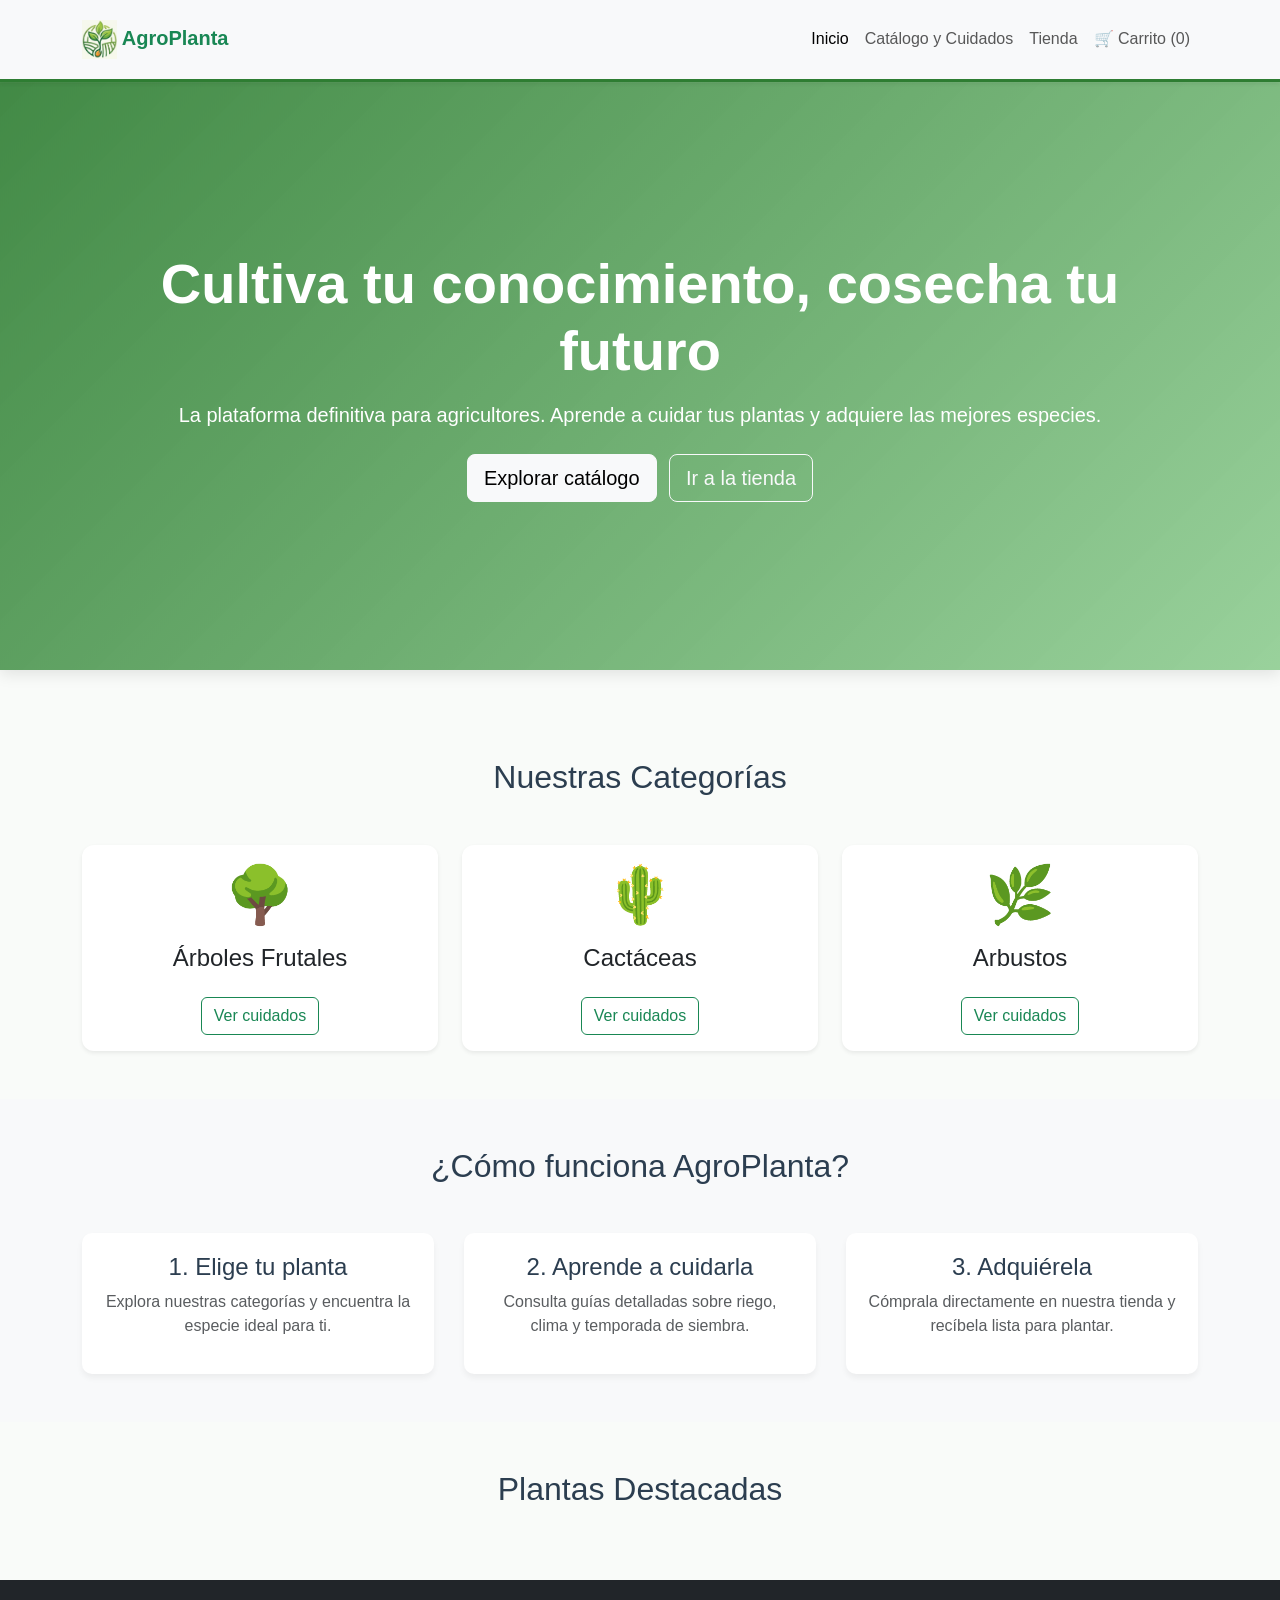
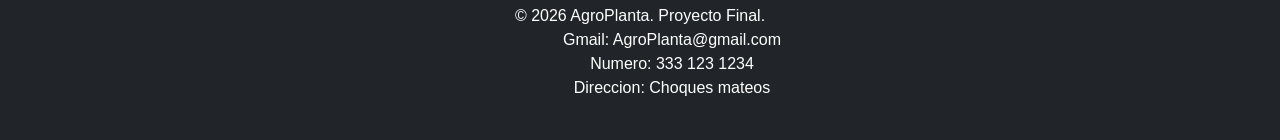
==== index.html @ ee4f6967 "pagina" ====
<!DOCTYPE html>
<html lang="es">

<head>
    <meta charset="UTF-8">
    <meta name="viewport" content="width=device-width, initial-scale=1.0">
    <title>AgroPlanta | Inicio</title>
    <link href="https://cdn.jsdelivr.net/npm/bootstrap@5.3.2/dist/css/bootstrap.min.css" rel="stylesheet">
    <link rel="stylesheet" href="css/style.css">
    <link rel="stylesheet" href="css/inicio.css">
</head>

<body>
    <header class="sticky-top">
        <nav class="navbar navbar-expand-lg navbar-light bg-light shadow-sm">
            <div class="container">
                <a class="navbar-brand fw-bold text-success" href="index.html"><img src="logo.png"
                        alt="Logo de la pagina" width="35 px"> AgroPlanta</a>
                <button class="navbar-toggler" type="button" data-bs-toggle="collapse" data-bs-target="#navbarNav"
                    aria-controls="navbarNav" aria-expanded="false" aria-label="Toggle navigation">
                    <span class="navbar-toggler-icon"></span>
                </button>
                <div class="collapse navbar-collapse" id="navbarNav">
                    <ul class="navbar-nav ms-auto">
                        <li class="nav-item"><a class="nav-link active" href="index.html">Inicio</a></li>
                        <li class="nav-item"><a class="nav-link" href="catalogo.html">Catálogo y Cuidados</a></li>
                        <li class="nav-item"><a class="nav-link" href="tienda.html">Tienda</a></li>
                        <li class="nav-item"><a class="nav-link" href="carrito.html">🛒 Carrito (0)</a></li>
                    </ul>
                </div>
            </div>
        </nav>
    </header>

    <main>
        <section id="hero" class="text-white text-center">
            <div class="container py-5">
                <h1 class="display-4 fw-bold">Cultiva tu conocimiento, cosecha tu futuro</h1>
                <p class="lead mt-3">La plataforma definitiva para agricultores. Aprende a cuidar tus plantas y adquiere
                    las mejores especies.</p>
                <div class="mt-4">
                    <a href="catalogo.html" class="btn btn-light btn-lg me-2">Explorar catálogo</a>
                    <a href="tienda.html" class="btn btn-outline-light btn-lg">Ir a la tienda</a>
                </div>
            </div>
        </section>

        <section id="categorias" class="container py-5">
            <h2 class="text-center mb-5">Nuestras Categorías</h2>
            <div class="row g-4 text-center">
                <div class="col-md-4">
                    <div class="card h-100 shadow-sm border-0">
                        <div class="card-body">
                            <span class="display-4">🌳</span>
                            <h4 class="card-title mt-3">Árboles Frutales</h4>
                            <a href="catalogo.html?cat=frutales" class="btn btn-outline-success mt-3">Ver cuidados</a>
                        </div>
                    </div>
                </div>
                <div class="col-md-4">
                    <div class="card h-100 shadow-sm border-0">
                        <div class="card-body">
                            <span class="display-4">🌵</span>
                            <h4 class="card-title mt-3">Cactáceas</h4>
                            <a href="catalogo.html?cat=cactaceas" class="btn btn-outline-success mt-3">Ver cuidados</a>
                        </div>
                    </div>
                </div>
                <div class="col-md-4">
                    <div class="card h-100 shadow-sm border-0">
                        <div class="card-body">
                            <span class="display-4">🌿</span>
                            <h4 class="card-title mt-3">Arbustos</h4>
                            <a href="catalogo.html?cat=arbustos" class="btn btn-outline-success mt-3">Ver cuidados</a>
                        </div>
                    </div>
                </div>
            </div>
        </section>

        <section id="como-funciona" class="bg-light py-5">
            <div class="container text-center">
                <h2 class="mb-5">¿Cómo funciona AgroPlanta?</h2>
                <div class="pasos-container">
                    <div class="paso-item">
                        <h4>1. Elige tu planta</h4>
                        <p class="text-muted">Explora nuestras categorías y encuentra la especie ideal para ti.</p>
                    </div>
                    <div class="paso-item">
                        <h4>2. Aprende a cuidarla</h4>
                        <p class="text-muted">Consulta guías detalladas sobre riego, clima y temporada de siembra.</p>
                    </div>
                    <div class="paso-item">
                        <h4>3. Adquiérela</h4>
                        <p class="text-muted">Cómprala directamente en nuestra tienda y recíbela lista para plantar.</p>
                    </div>
                </div>
            </div>
        </section>

        <section id="destacadas" class="container py-5">
            <h2 class="text-center mb-5">Plantas Destacadas</h2>
            <div class="row g-4">
                <!-- Populated dynamically by js/inicio.js -->
            </div>
        </section>
    </main>

    <footer class="bg-dark text-white text-center py-4 mt-auto">
        <div class="container">
            <p class="mb-0">&copy; 2026 AgroPlanta. Proyecto Final.</p>
            <ul>
                <ol>Gmail: AgroPlanta@gmail.com</ol>
                <ol>Numero: 333 123 1234</ol>
                <ol>Direccion: Choques mateos</ol>

            </ul>
        </div>
    </footer>

    <script src="https://cdn.jsdelivr.net/npm/bootstrap@5.3.2/dist/js/bootstrap.bundle.min.js"></script>
    <script src="js/inicio.js"></script>
</body>

</html>
---- css/style.css ----
.navbar {
    
    padding-top: 15px;
    padding-bottom: 15px;
    border-bottom: 3px solid var(--verde-principal);
    
}
:root {
    --verde-principal: #2e7d32;
    --verde-claro: #81c784;
    --verde-hover: #1b5e20;
    --fondo-sitio: #f9fbf9;
    --texto-oscuro: #2c3e50;
}

body {
    font-family: 'Segoe UI', Roboto, Helvetica, Arial, sans-serif;
    background-color: var(--fondo-sitio);
    color: var(--texto-oscuro);
}


.card {
    transition: transform 0.3s ease, box-shadow 0.3s ease;
    border-radius: 12px;
}

.card:hover {
    transform: translateY(-8px);
    box-shadow: 0 12px 24px rgba(46, 125, 50, 0.15) !important;
}

.card-img-top {
    height: 250px;
    width: 100%;
    object-fit: cover;
    border-radius: 12px 12px 0 0;
}

.btn-success {
    background-color: var(--verde-principal);
    border-color: var(--verde-principal);
    transition: all 0.3s ease;
}

.btn-success:hover,
.btn-outline-success:hover {
    background-color: var(--verde-hover);
    border-color: var(--verde-hover);
    color: white;
    transform: scale(1.05);
}

/* --- Cart item styles (replaces inline styles injected from carrito.js) --- */
.cart-item-info {
    display: flex;
    align-items: center;
    gap: 15px;
}

.cart-item-img {
    width: 50px;
    height: 50px;
    object-fit: cover;
    border-radius: 6px;
    flex-shrink: 0;
}

.input-qty {
    width: 70px;
}
---- css/inicio.css ----
#hero {
    background: linear-gradient(135deg, rgba(46, 125, 50, 0.9) 0%, rgba(129, 199, 132, 0.8) 100%);
    background-size: cover;
    background-position: center;
    padding: 120px 0;
    margin-bottom: 40px;
    box-shadow: 0 4px 15px rgba(0, 0, 0, 0.1);
}

.pasos-container {
    display: flex;
    flex-direction: row;
    justify-content: space-between;
    align-items: flex-start;
    gap: 30px;
}

.paso-item {
    flex: 1;
    text-align: center;
    padding: 20px;
    background: white;
    border-radius: 10px;
    box-shadow: 0 4px 6px rgba(0, 0, 0, 0.05);
}

@media (max-width: 768px) {
    #hero h1 {
        font-size: 2.5rem;
    }

    .pasos-container {
        flex-direction: column;
        align-items: center;
    }

    .paso-item {
        width: 100%;
    }
}
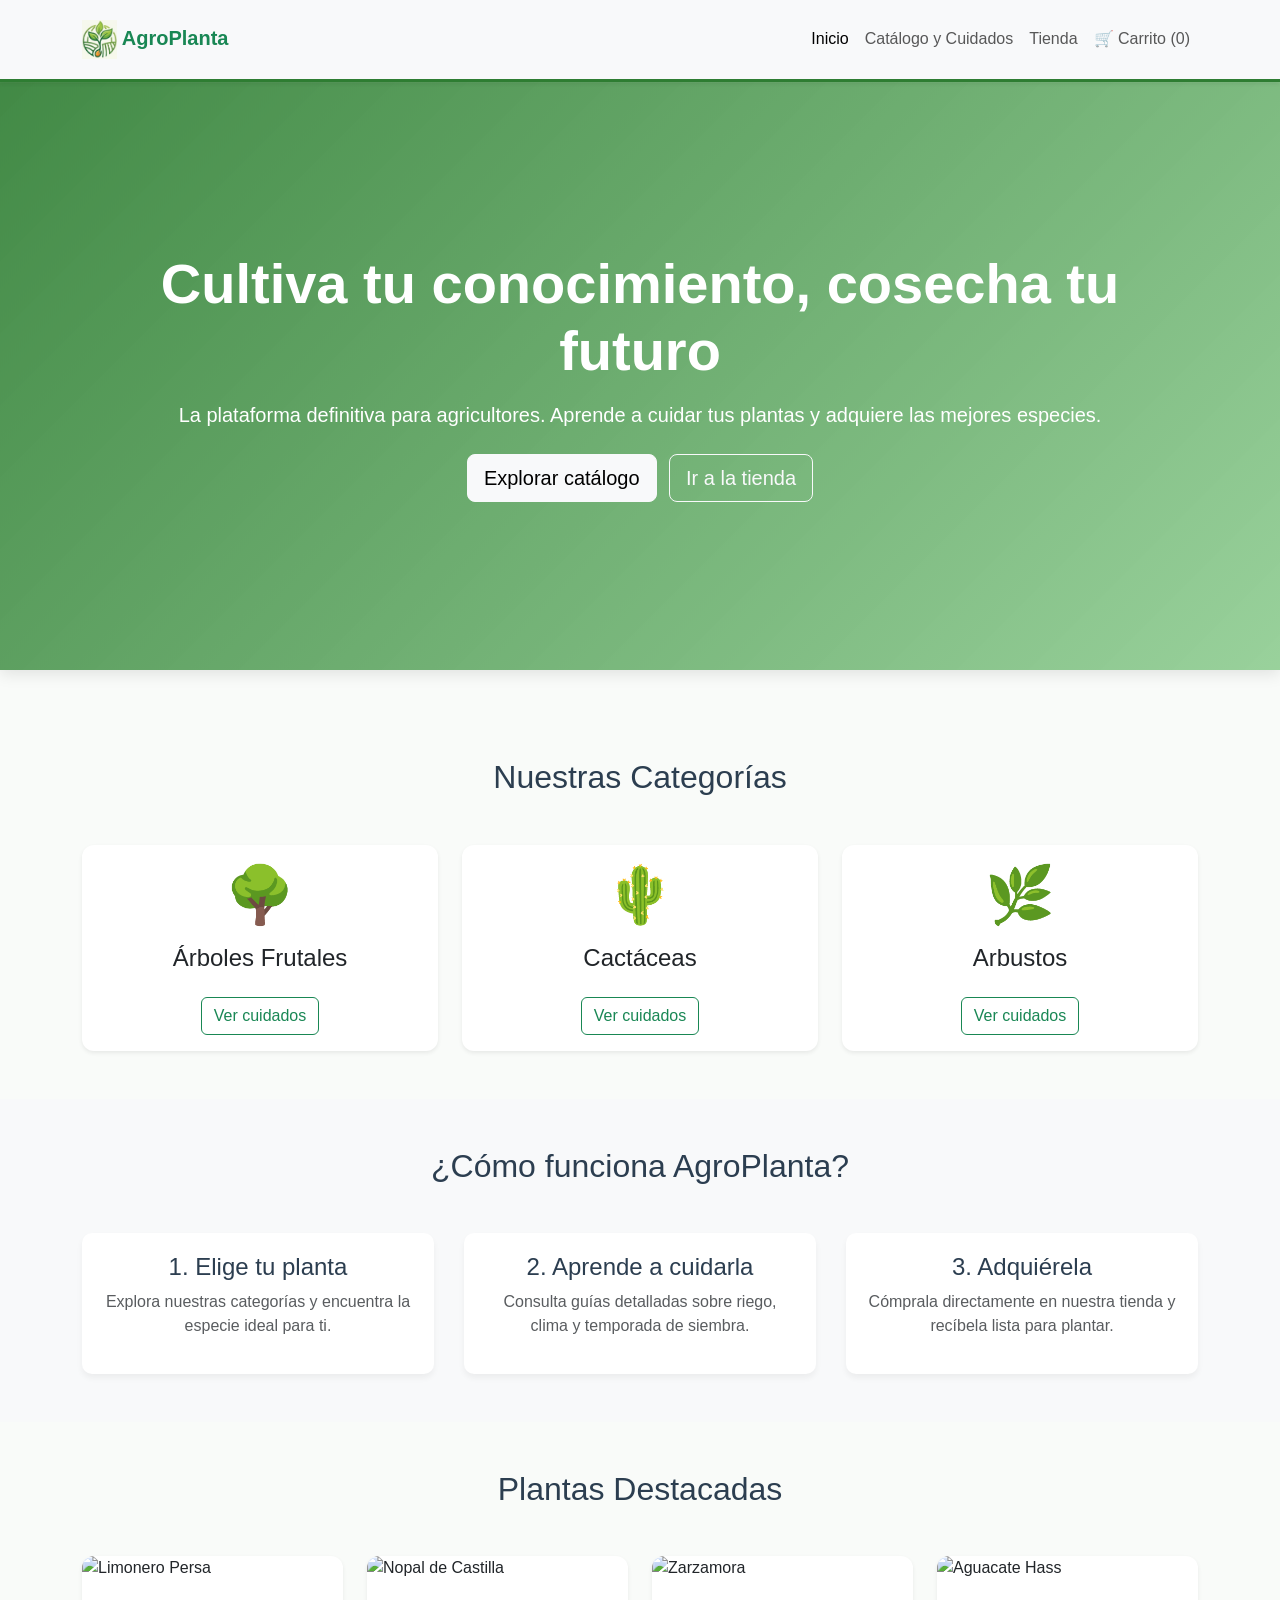
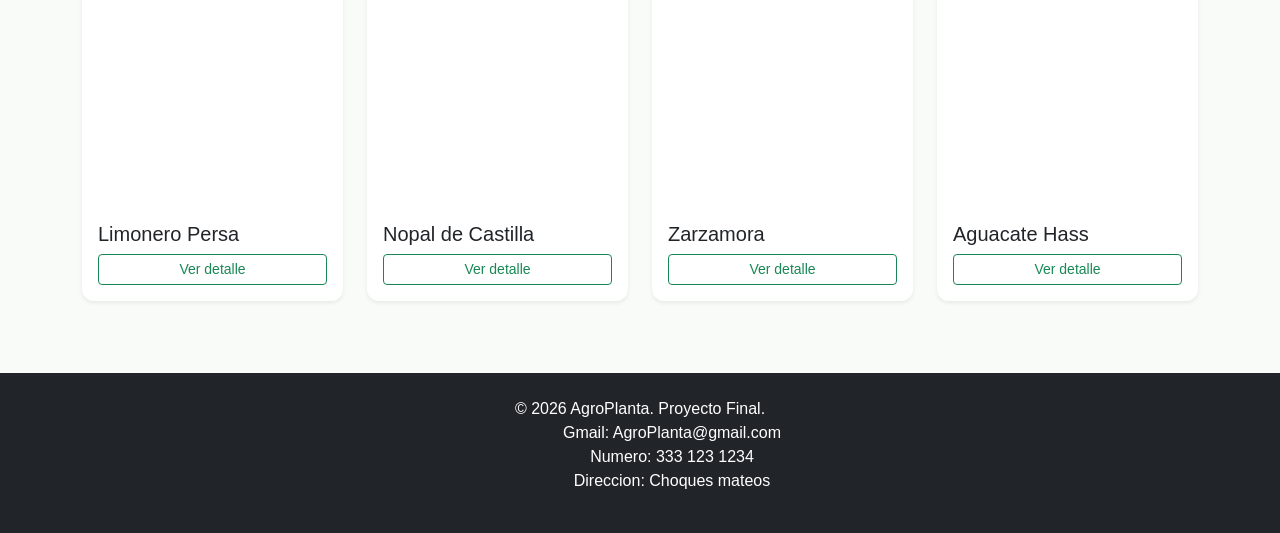
==== commit 1a482d65: "Update index.html" ====
--- a/index.html
+++ b/index.html
@@ -40,7 +40,7 @@
                     las mejores especies.</p>
                 <div class="mt-4">
                     <a href="catalogo.html" class="btn btn-light btn-lg me-2">Explorar catálogo</a>
-                    <a href="tienda.html" class="btn btn-outline-light btn-lg">Ir a la tienda</a>
+                    <a href="tienda.html" class="btn btn-outline-light btn-lg">Ir a la tienda </a>
                 </div>
             </div>
         </section>
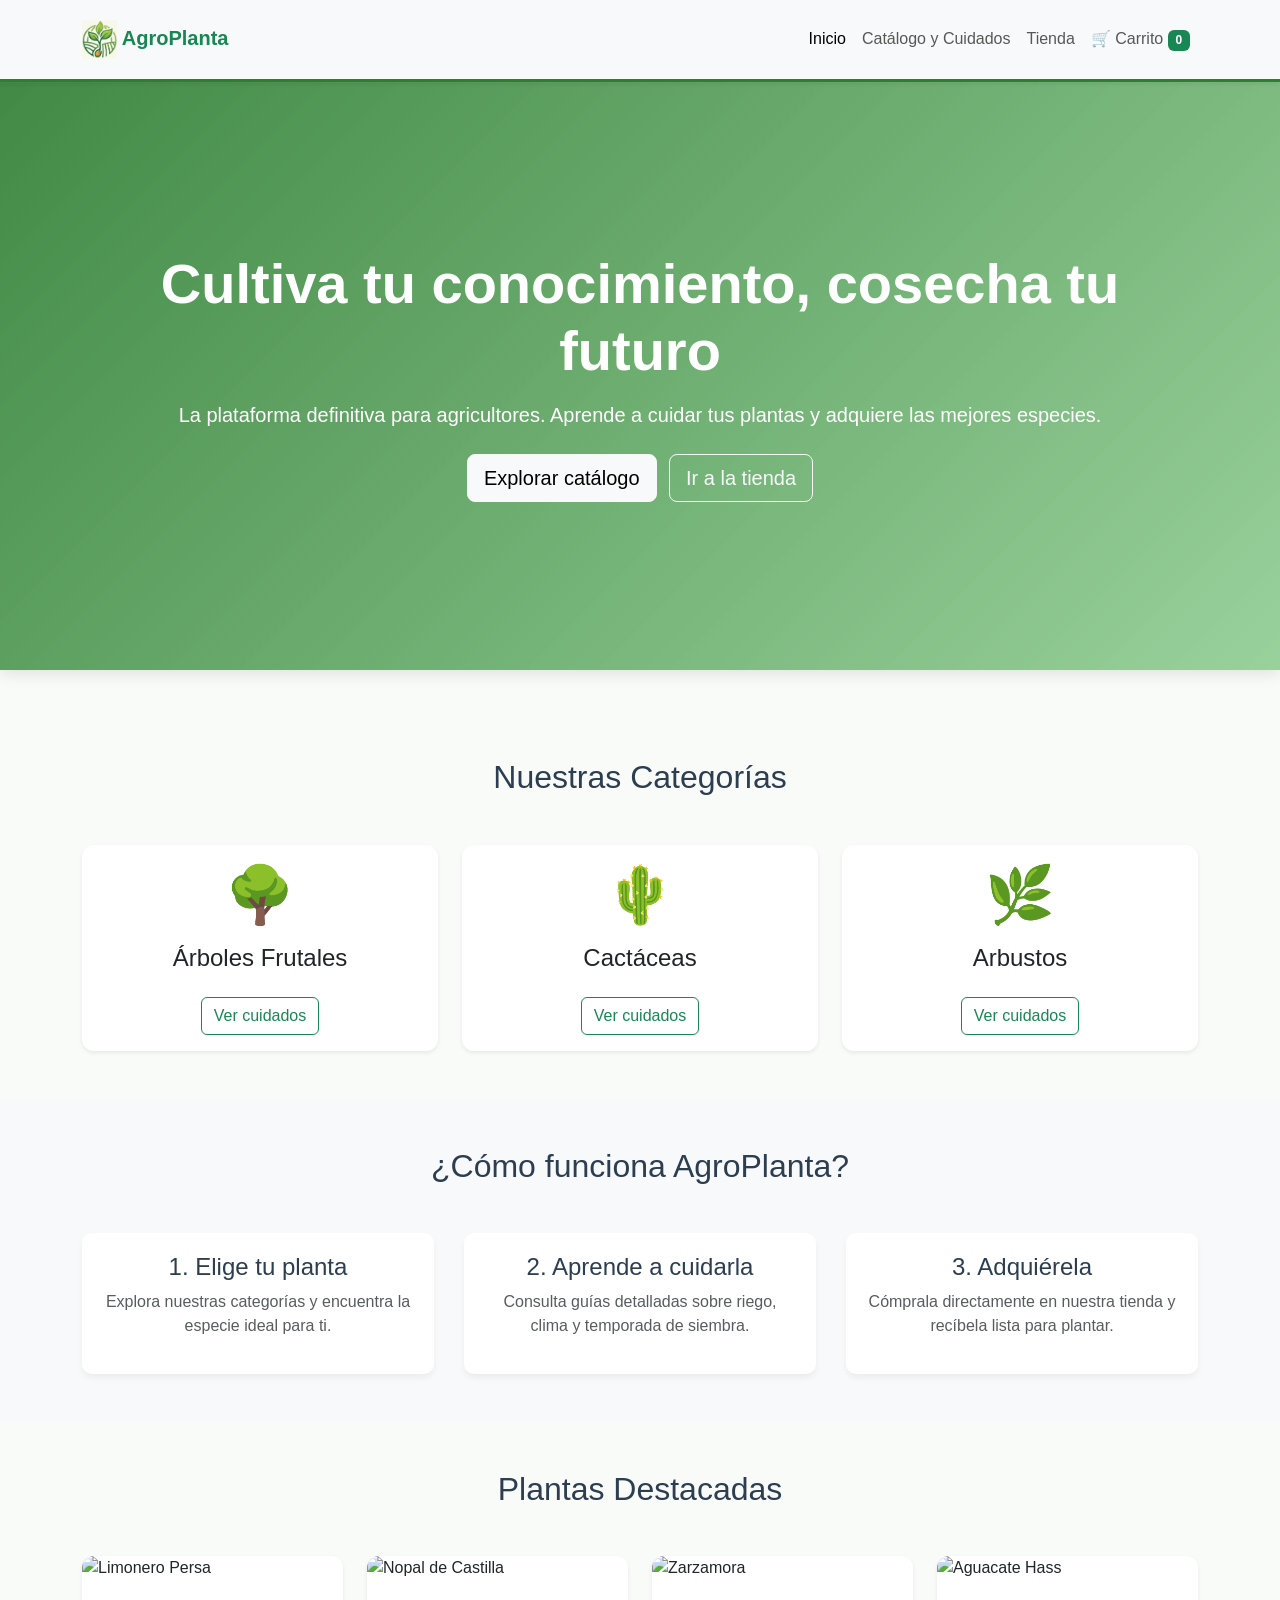
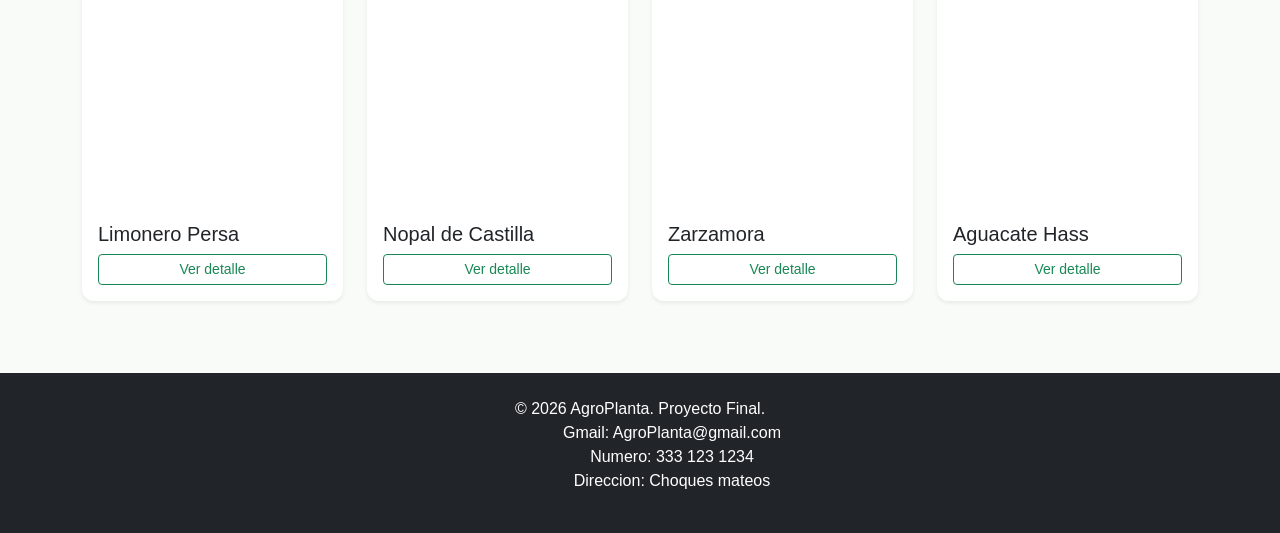
==== commit 3bbc4511: "ajustes de carrito desde otras paginas" ====
--- a/index.html
+++ b/index.html
@@ -25,7 +25,8 @@
                         <li class="nav-item"><a class="nav-link active" href="index.html">Inicio</a></li>
                         <li class="nav-item"><a class="nav-link" href="catalogo.html">Catálogo y Cuidados</a></li>
                         <li class="nav-item"><a class="nav-link" href="tienda.html">Tienda</a></li>
-                        <li class="nav-item"><a class="nav-link" href="carrito.html">🛒 Carrito (0)</a></li>
+                        <li class="nav-item"><a class="nav-link" href="carrito.html">🛒 Carrito <span id="badge-carrito"
+                                    class="badge bg-success">0</span></a></li>
                     </ul>
                 </div>
             </div>
@@ -40,7 +41,7 @@
                     las mejores especies.</p>
                 <div class="mt-4">
                     <a href="catalogo.html" class="btn btn-light btn-lg me-2">Explorar catálogo</a>
-                    <a href="tienda.html" class="btn btn-outline-light btn-lg">Ir a la tienda </a>
+                    <a href="tienda.html" class="btn btn-outline-light btn-lg">Ir a la tienda</a>
                 </div>
             </div>
         </section>
